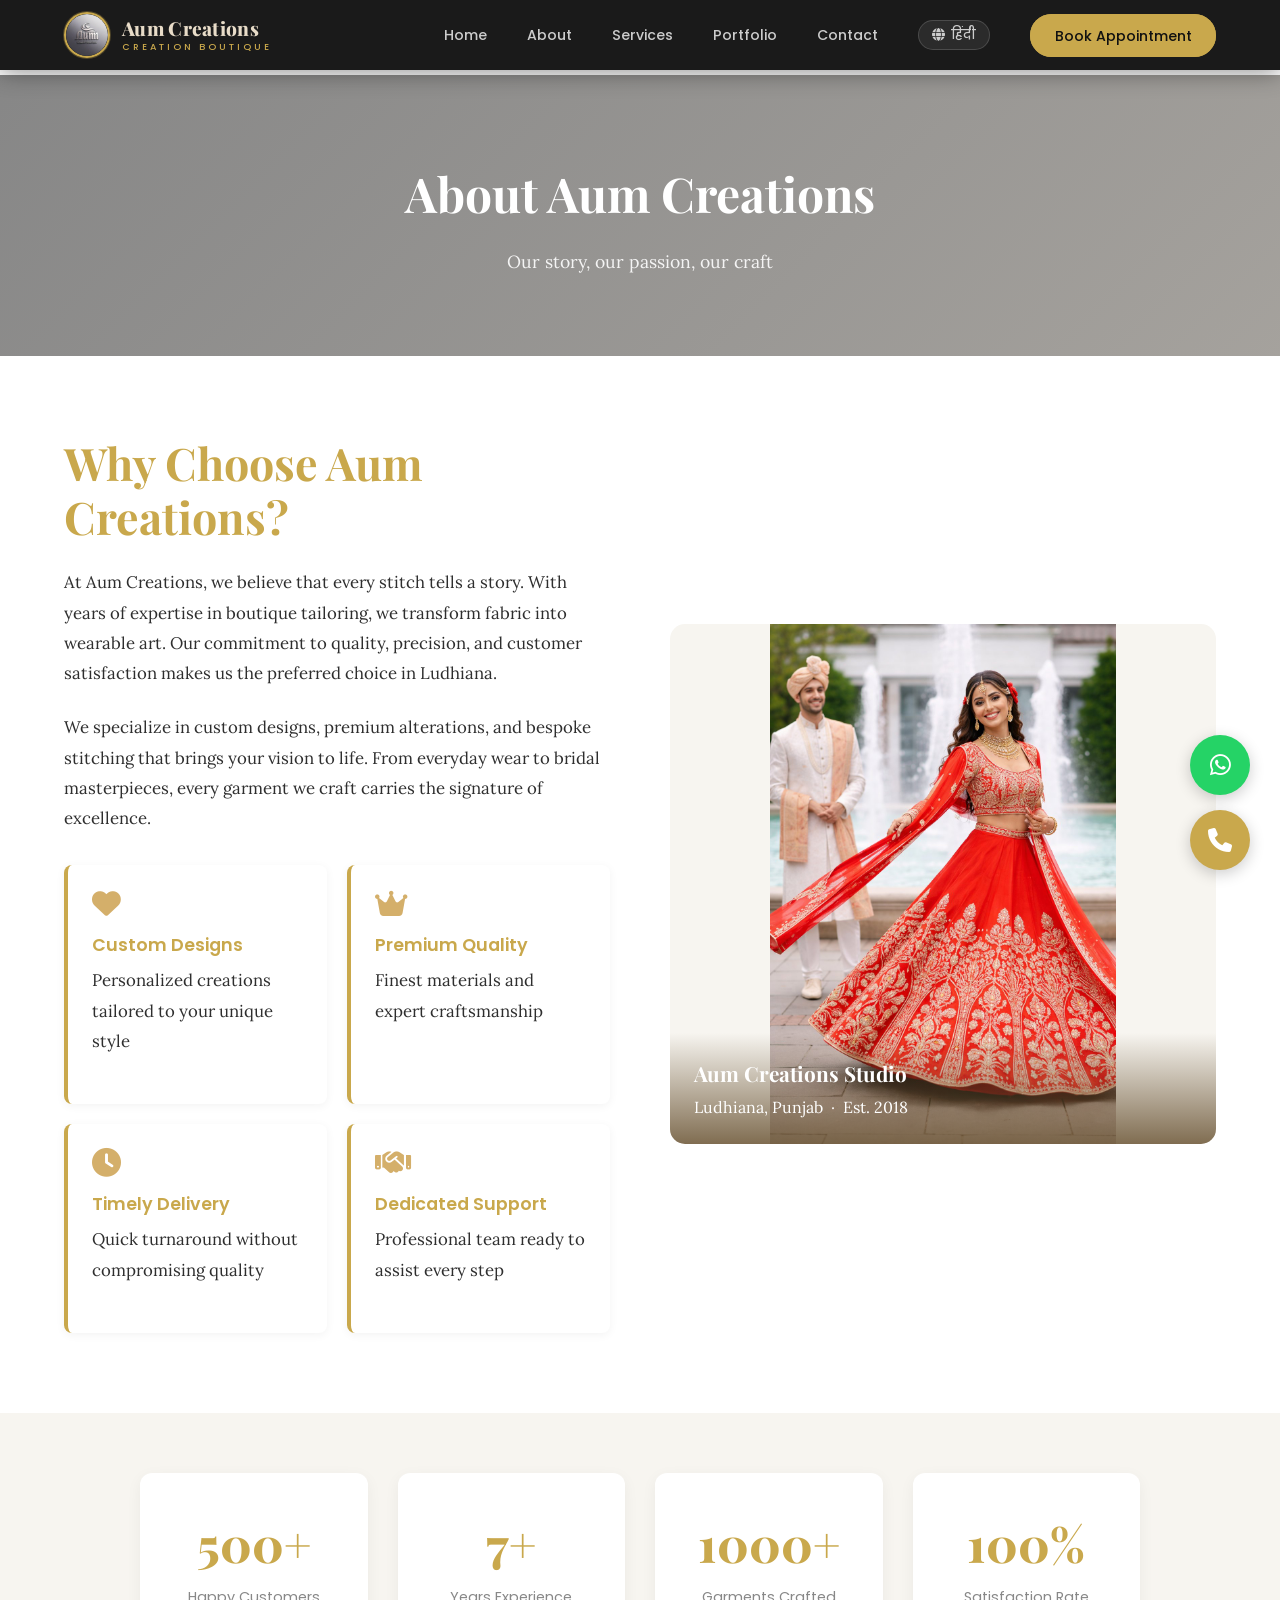
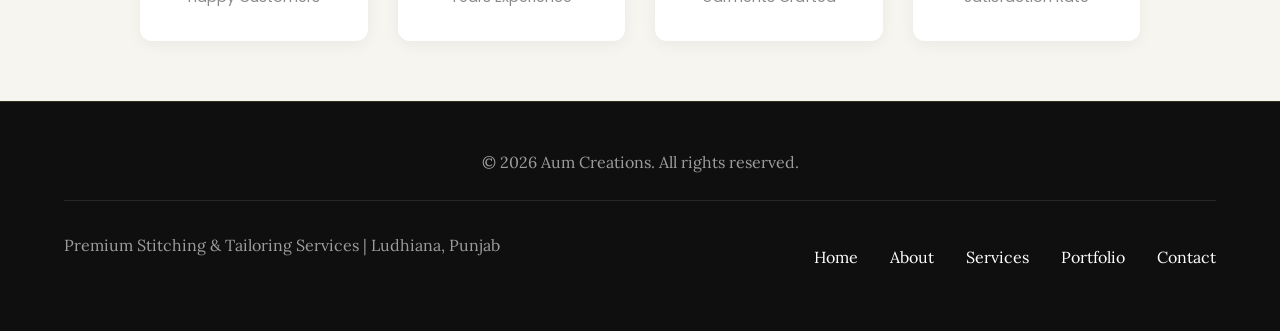
==== templates/about.html @ dcecace9 "first commit" ====
<!DOCTYPE html>
<html lang="en">
<head>
    <meta charset="UTF-8">
    <meta name="viewport" content="width=device-width, initial-scale=1.0">
    <title>About - Aum Creations</title>
    <link rel="icon" href="data:image/svg+xml,<svg xmlns='http://www.w3.org/2000/svg' viewBox='0 0 100 100'><text y='.9em' font-size='90'>✂️</text></svg>">
    <link rel="preconnect" href="https://fonts.googleapis.com">
    <link href="https://fonts.googleapis.com/css2?family=Playfair+Display:wght@700;800&family=Lora:wght@400;500;600&family=Poppins:wght@300;400;500;600&display=swap" rel="stylesheet">
    <link rel="stylesheet" href="https://cdnjs.cloudflare.com/ajax/libs/font-awesome/6.4.0/css/all.min.css">
    <link rel="stylesheet" href="/static/css/shared.css">
    <style>
        .about-section{padding:80px 5%;max-width:1400px;margin:0 auto;display:grid;grid-template-columns:1fr 1fr;gap:60px;align-items:center}
        .about-content h2{font-family:'Playfair Display',serif;font-size:2.8rem;margin-bottom:1.5rem;color:var(--primary);line-height:1.2}
        .about-content p{margin-bottom:1.5rem;font-size:1.05rem;line-height:1.8}
        .about-features{display:grid;grid-template-columns:1fr 1fr;gap:20px;margin-top:2rem}
        .feature-card{padding:1.5rem;background:var(--white);border-left:4px solid var(--primary);border-radius:8px;transition:all .3s;box-shadow:0 2px 10px rgba(0,0,0,.05)}
        .feature-card:hover{transform:translateY(-8px);box-shadow:0 10px 30px rgba(139,111,71,.15)}
        .feature-card i{color:var(--accent);font-size:1.8rem;margin-bottom:.8rem}
        .feature-card h3{font-family:'Poppins',sans-serif;font-size:1.1rem;margin-bottom:.4rem;color:var(--primary);font-weight:600}
        .about-image{position:relative;height:520px;border-radius:15px;overflow:hidden}
        .about-image img{width:100%;height:100%;object-fit:contain;background:var(--light)}
        .about-image-overlay{position:absolute;bottom:0;left:0;right:0;background:linear-gradient(transparent,rgba(107,85,53,.85));padding:1.5rem;color:var(--white)}
        .about-image-overlay h3{font-family:'Playfair Display',serif;font-size:1.3rem;margin-bottom:.3rem}
        .stats-section{background:var(--light);padding:60px 5%}
        .stats-grid{display:grid;grid-template-columns:repeat(auto-fit,minmax(180px,1fr));gap:30px;max-width:1000px;margin:0 auto;text-align:center}
        .stat-card{background:var(--white);padding:2rem;border-radius:12px;box-shadow:0 4px 15px rgba(0,0,0,.05)}
        .stat-number{font-family:'Playfair Display',serif;font-size:3rem;color:var(--primary);font-weight:800}
        .stat-label{font-family:'Poppins',sans-serif;font-size:.9rem;color:#888;margin-top:.3rem}
        @media(max-width:1024px){.about-section{grid-template-columns:1fr}}
        @media(max-width:768px){.about-features{grid-template-columns:1fr}}
    </style>
</head>
<body class="lang-en" id="bodyEl">

<header>
    <nav>
        <a href="/" class="logo"><img src="/static/images/logo.png" alt="Aum Creation Boutique Logo"><div class="logo-text">Aum Creations<span>Creation Boutique</span></div></a>
        <ul class="nav-links" id="navLinks">
            <li><a href="/"><span class="en">Home</span><span class="hi">होम</span></a></li>
            <li><a href="/about"><span class="en">About</span><span class="hi">हमारे बारे में</span></a></li>
            <li><a href="/services"><span class="en">Services</span><span class="hi">सेवाएं</span></a></li>
            <li><a href="/portfolio"><span class="en">Portfolio</span><span class="hi">पोर्टफोलियो</span></a></li>
            <li><a href="/contact"><span class="en">Contact</span><span class="hi">संपर्क</span></a></li>
            <li><button class="lang-btn" onclick="toggleLang()"><i class="fas fa-globe"></i><span id="langLabel">हिंदी</span></button></li>
            <li><a href="/contact" class="cta-btn"><span class="en">Book Appointment</span><span class="hi">अपॉइंटमेंट बुक करें</span></a></li>
        </ul>
        <button class="mobile-menu-toggle" id="mobileMenuToggle"><i class="fas fa-bars"></i></button>
    </nav>
</header>

<div class="page-hero">
    <h1><span class="en">About Aum Creations</span><span class="hi">Aum Creations के बारे में</span></h1>
    <p><span class="en">Our story, our passion, our craft</span><span class="hi">हमारी कहानी, हमारा जुनून</span></p>
</div>

<section class="about-section">
    <div class="about-content">
        <h2><span class="en">Why Choose Aum Creations?</span><span class="hi">Aum Creations को क्यों चुनें?</span></h2>
        <p><span class="en">At Aum Creations, we believe that every stitch tells a story. With years of expertise in boutique tailoring, we transform fabric into wearable art. Our commitment to quality, precision, and customer satisfaction makes us the preferred choice in Ludhiana.</span><span class="hi">Aum Creations में, हम मानते हैं कि हर सिलाई एक कहानी बताती है। बुटीक टेलरिंग में वर्षों की विशेषज्ञता के साथ, हम कपड़े को पहनने योग्य कला में बदलते हैं।</span></p>
        <p><span class="en">We specialize in custom designs, premium alterations, and bespoke stitching that brings your vision to life. From everyday wear to bridal masterpieces, every garment we craft carries the signature of excellence.</span><span class="hi">हम कस्टम डिज़ाइन, प्रीमियम बदलाव और बेस्पोक सिलाई में विशेषज्ञ हैं। रोजमर्रा के कपड़ों से लेकर दुल्हन की उत्कृष्ट कृतियों तक।</span></p>
        <div class="about-features">
            <div class="feature-card"><i class="fas fa-heart"></i><h3><span class="en">Custom Designs</span><span class="hi">कस्टम डिज़ाइन</span></h3><p><span class="en">Personalized creations tailored to your unique style</span><span class="hi">आपकी अनूठी स्टाइल के लिए</span></p></div>
            <div class="feature-card"><i class="fas fa-crown"></i><h3><span class="en">Premium Quality</span><span class="hi">प्रीमियम गुणवत्ता</span></h3><p><span class="en">Finest materials and expert craftsmanship</span><span class="hi">बेहतरीन सामग्री और विशेषज्ञ कारीगरी</span></p></div>
            <div class="feature-card"><i class="fas fa-clock"></i><h3><span class="en">Timely Delivery</span><span class="hi">समय पर डिलीवरी</span></h3><p><span class="en">Quick turnaround without compromising quality</span><span class="hi">गुणवत्ता से समझौता किए बिना</span></p></div>
            <div class="feature-card"><i class="fas fa-handshake"></i><h3><span class="en">Dedicated Support</span><span class="hi">समर्पित सहायता</span></h3><p><span class="en">Professional team ready to assist every step</span><span class="hi">हर कदम पर सहायता के लिए तैयार</span></p></div>
        </div>
    </div>
    <div class="about-image">
        <img src="/static/images/bridal-couple.png" alt="Aum Creations bridal collection" loading="lazy">
        <div class="about-image-overlay"><h3>Aum Creations Studio</h3><p>Ludhiana, Punjab &nbsp;·&nbsp; Est. 2018</p></div>
    </div>
</section>

<section class="stats-section">
    <div class="stats-grid">
        <div class="stat-card"><div class="stat-number">500+</div><div class="stat-label">Happy Customers</div></div>
        <div class="stat-card"><div class="stat-number">7+</div><div class="stat-label">Years Experience</div></div>
        <div class="stat-card"><div class="stat-number">1000+</div><div class="stat-label">Garments Crafted</div></div>
        <div class="stat-card"><div class="stat-number">100%</div><div class="stat-label">Satisfaction Rate</div></div>
    </div>
</section>

<footer>
    <p>&copy; <span id="yr"></span> Aum Creations. All rights reserved.</p>
    <div class="footer-bottom">
        <p>Premium Stitching &amp; Tailoring Services | Ludhiana, Punjab</p>
        <div class="footer-links">
            <a href="/">Home</a><a href="/about">About</a><a href="/services">Services</a>
            <a href="/portfolio">Portfolio</a><a href="/contact">Contact</a>
        </div>
    </div>
</footer>

<div class="sticky-contact">
    <a href="#" onclick="return openWA('Hello Aum Creations!')" class="sticky-btn whatsapp-btn"><i class="fab fa-whatsapp"></i></a>
    <a href="tel:+91 92172 97800" class="sticky-btn call-btn"><i class="fas fa-phone"></i></a>
    <div class="sticky-btn scroll-to-top" id="scrollToTop"><i class="fas fa-arrow-up"></i></div>
</div>

<script src="/static/js/shared.js"></script>
</body>
</html>
---- static/css/shared.css ----
*{margin:0;padding:0;box-sizing:border-box}
:root{
  --primary:#c9a84c;
  --primary-dark:#a07830;
  --primary-light:#e8d5a0;
  --accent:#d4af6a;
  --dark:#111111;
  --nav-bg:#1a1a1a;
  --light:#f7f5f0;
  --white:#ffffff;
  --text:#2e2e2e;
  --border:#e0d8cc;
  --success:#27ae60;
  --warning:#f39c12;
  --silver:#b0b8c1;
  --charcoal:#374151;
}
html{scroll-behavior:smooth}
body{font-family:'Lora',serif;color:var(--text);background:var(--white);line-height:1.6;overflow-x:hidden}

/* language */
.lang-en .hi{display:none}
.lang-hi .en{display:none}

/* header */
header{background:var(--nav-bg);position:fixed;top:0;left:0;right:0;z-index:1000;box-shadow:0 2px 24px rgba(0,0,0,.45);animation:slideDown .6s ease-out}
@keyframes slideDown{from{transform:translateY(-100%);opacity:0}to{transform:translateY(0);opacity:1}}
nav{display:flex;justify-content:space-between;align-items:center;padding:0.75rem 5%;max-width:1400px;margin:0 auto;width:100%}

/* ── LOGO ── */
.logo{display:flex;align-items:center;gap:0.75rem;text-decoration:none;line-height:1}
.logo img{
  height:46px;width:46px;
  object-fit:cover;
  border-radius:50%;
  border:2px solid var(--primary);
  box-shadow:0 0 0 1px rgba(201,168,76,0.3);
  flex-shrink:0;
  display:block;
}
.logo-text{
  display:flex;flex-direction:column;
  font-family:'Playfair Display',serif;
  font-size:1.2rem;font-weight:800;
  color:#e8dcc8;
  letter-spacing:0.3px;line-height:1.2;
}
.logo-text span{
  font-size:0.58rem;font-weight:500;
  color:var(--primary);
  letter-spacing:3px;
  font-family:'Poppins',sans-serif;
  text-transform:uppercase;
  margin-top:1px;
}

/* nav links */
.nav-links{display:flex;list-style:none;gap:2.5rem;align-items:center}
.nav-links a{color:#ccc;text-decoration:none;font-family:'Poppins',sans-serif;font-size:.88rem;font-weight:500;position:relative;transition:color .3s}
.nav-links a::after{content:'';position:absolute;bottom:-5px;left:0;width:0;height:2px;background:var(--primary);transition:width .3s}
.nav-links a:hover{color:var(--primary)}
.nav-links a:hover::after{width:100%}
.cta-btn{background:var(--primary);color:var(--dark)!important;padding:.6rem 1.4rem;border-radius:30px;font-family:'Poppins',sans-serif;font-weight:600;transition:all .3s;border:2px solid var(--primary)}
.cta-btn::after{display:none!important}
.cta-btn:hover{background:transparent;color:var(--primary)!important;transform:translateY(-2px);box-shadow:0 8px 20px rgba(201,168,76,.25)}
.lang-btn{background:rgba(255,255,255,0.08);border:1px solid rgba(255,255,255,0.15);border-radius:20px;padding:.3rem .8rem;cursor:pointer;font-family:'Poppins',sans-serif;font-size:.8rem;font-weight:500;color:#ccc;transition:all .3s;display:flex;align-items:center;gap:.4rem}
.lang-btn:hover{background:var(--primary);color:var(--dark);border-color:var(--primary)}
.mobile-menu-toggle{display:none;background:none;border:none;font-size:1.5rem;cursor:pointer;color:var(--primary)}

/* buttons */
.btn{padding:1.1rem 2.2rem;font-size:1rem;border:none;border-radius:40px;cursor:pointer;font-family:'Poppins',sans-serif;font-weight:600;transition:all .3s;text-decoration:none;display:inline-flex;align-items:center;gap:.5rem}
.btn-primary{background:var(--white);color:var(--primary)}
.btn-primary:hover{transform:translateY(-4px);box-shadow:0 12px 30px rgba(0,0,0,.3)}
.btn-secondary{background:transparent;color:var(--white);border:2px solid var(--white)}
.btn-secondary:hover{background:var(--white);color:var(--primary);transform:translateY(-4px)}

/* section headers */
.section-header{text-align:center;margin-bottom:4rem}
.section-header h2{font-family:'Playfair Display',serif;font-size:2.8rem;color:var(--primary);margin-bottom:1rem}
.section-header p{font-size:1.1rem;color:var(--text);max-width:600px;margin:0 auto;opacity:.8}

/* sticky */
.sticky-contact{position:fixed;bottom:30px;right:30px;z-index:999;display:flex;flex-direction:column;gap:15px}
.sticky-btn{width:60px;height:60px;border-radius:50%;display:flex;align-items:center;justify-content:center;cursor:pointer;transition:all .3s;box-shadow:0 4px 15px rgba(0,0,0,.2);text-decoration:none;font-size:1.5rem}
.whatsapp-btn{background:#25d366;color:var(--white)}
.whatsapp-btn:hover{background:#20ba5a;transform:scale(1.15)}
.call-btn{background:var(--primary);color:var(--white)}
.call-btn:hover{background:var(--primary-dark);transform:scale(1.15)}
.scroll-to-top{background:var(--accent);color:var(--white);display:none}
.scroll-to-top.show{display:flex}
.scroll-to-top:hover{transform:scale(1.15)}

/* footer */
footer{background:#0f0f0f;color:#ccc;padding:3rem 5%;text-align:center;border-top:1px solid rgba(201,168,76,0.2)}
footer p{margin-bottom:1.5rem;opacity:.75}
.footer-bottom{border-top:1px solid rgba(255,255,255,.1);padding-top:2rem;display:flex;justify-content:space-between;align-items:center;flex-wrap:wrap;gap:2rem;max-width:1400px;margin:0 auto}
.footer-links{display:flex;gap:2rem;justify-content:center;flex-wrap:wrap}
.footer-links a{color:var(--white);text-decoration:none;transition:color .3s}
.footer-links a:hover{color:var(--accent)}

/* page hero (for inner pages) */
.page-hero{margin-top:75px;background:linear-gradient(135deg,rgba(15,15,15,.5),rgba(30,22,10,.4)),url('images/hero-luxury-bridal.png') center/cover no-repeat;color:var(--white);padding:80px 5%;text-align:center}
.page-hero h1{font-family:'Playfair Display',serif;font-size:3rem;margin-bottom:1rem}
.page-hero p{font-size:1.1rem;opacity:.9}

/* responsive */
@media(max-width:1024px){.about,.contact-wrapper{grid-template-columns:1fr}}
@media(max-width:768px){
    .mobile-menu-toggle{display:block}
    .nav-links{position:absolute;top:100%;left:0;right:0;background:var(--nav-bg);flex-direction:column;gap:1rem;padding:2rem;display:none;box-shadow:0 10px 30px rgba(0,0,0,.5);border-top:1px solid rgba(255,255,255,0.07)}
    .nav-links.active{display:flex}
    .section-header h2{font-size:2rem}
    .footer-bottom{flex-direction:column;text-align:center}
    .footer-links{justify-content:center}
    .sticky-contact{bottom:20px;right:20px}
}
@media(max-width:480px){
    nav{padding:0.6rem 3%}.logo img{height:36px;width:36px}.logo-text{font-size:1rem}
    .sticky-btn{width:50px;height:50px;font-size:1.2rem}
}
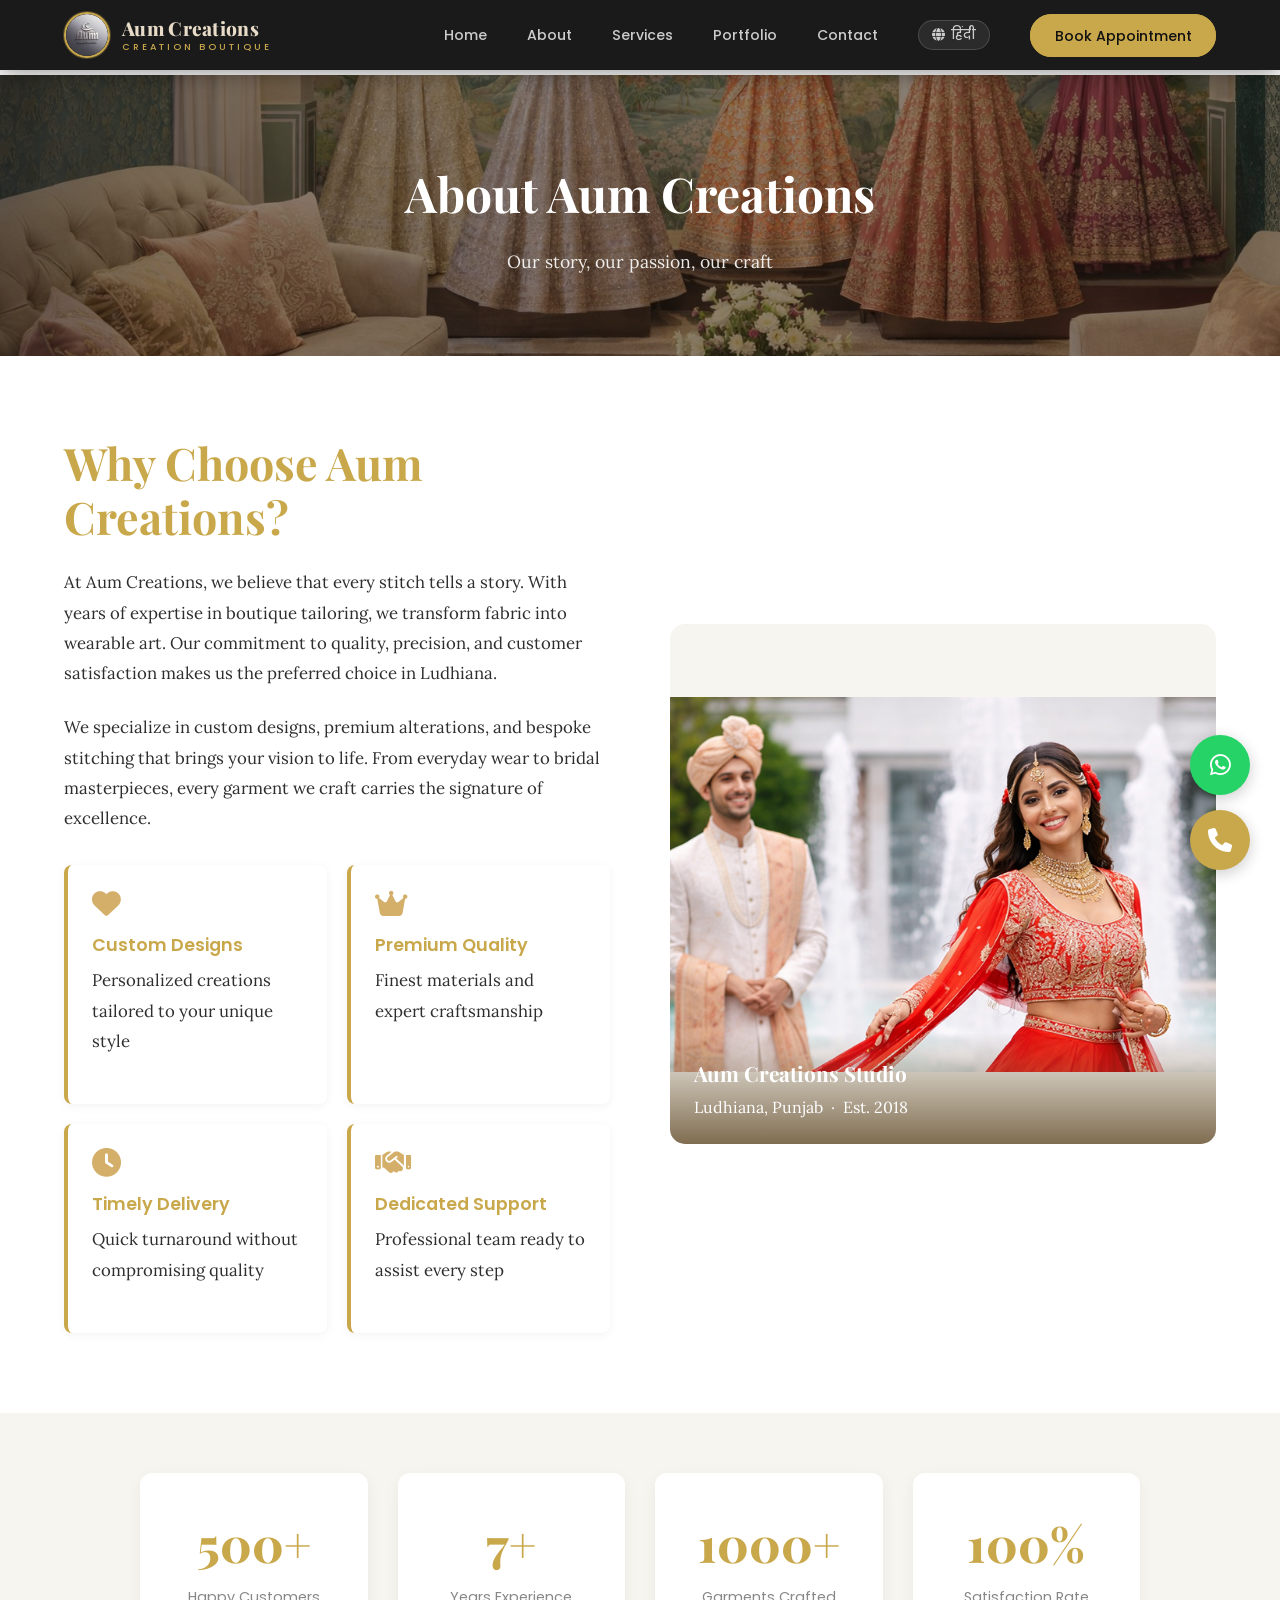
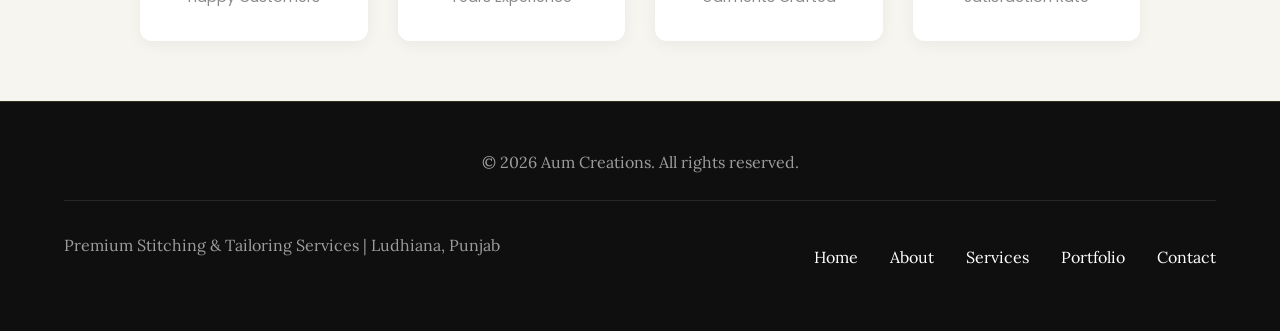
==== commit 4c4474e1: "Update about section image" ====
--- a/templates/about.html
+++ b/templates/about.html
@@ -67,7 +67,7 @@
         </div>
     </div>
     <div class="about-image">
-        <img src="/static/images/bridal-couple.png" alt="Aum Creations bridal collection" loading="lazy">
+        <img src="/static/images/bridal-main.jpg" alt="Aum Creations bridal collection" loading="lazy">
         <div class="about-image-overlay"><h3>Aum Creations Studio</h3><p>Ludhiana, Punjab &nbsp;·&nbsp; Est. 2018</p></div>
     </div>
 </section>
--- a/static/css/shared.css
+++ b/static/css/shared.css
@@ -99,7 +99,7 @@
 .footer-links a:hover{color:var(--accent)}
 
 /* page hero (for inner pages) */
-.page-hero{margin-top:75px;background:linear-gradient(135deg,rgba(15,15,15,.5),rgba(30,22,10,.4)),url('images/hero-luxury-bridal.png') center/cover no-repeat;color:var(--white);padding:80px 5%;text-align:center}
+.page-hero{margin-top:75px;background:linear-gradient(135deg,rgba(15,15,15,.5),rgba(30,22,10,.4)),url('/static/images/hero-luxury-bridal.png') center/cover no-repeat;color:var(--white);padding:80px 5%;text-align:center}
 .page-hero h1{font-family:'Playfair Display',serif;font-size:3rem;margin-bottom:1rem}
 .page-hero p{font-size:1.1rem;opacity:.9}
 
